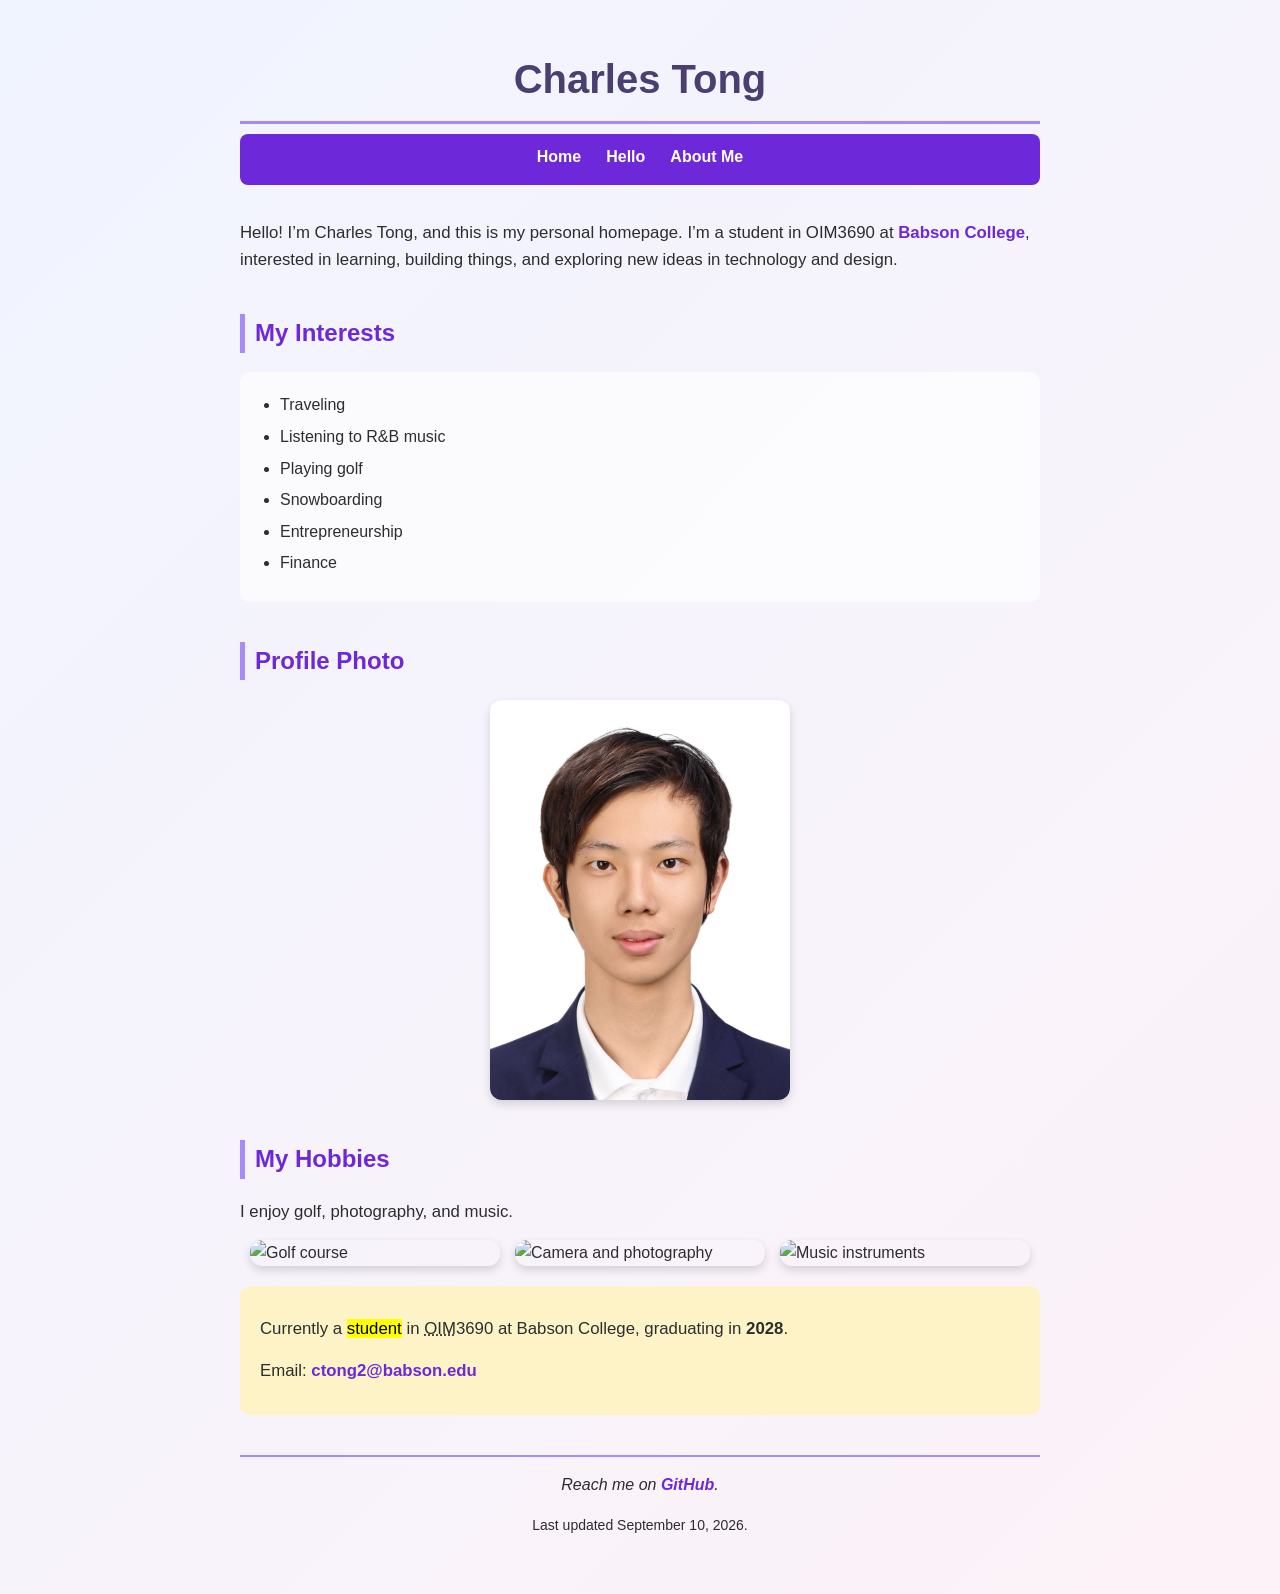
==== about-me.html @ 187a9529 "." ====
<!DOCTYPE html>
<html lang="en">
<head>
    <meta charset="UTF-8">
    <meta name="viewport" content="width=device-width, initial-scale=1.0">
    <title>About Me | Charles Tong</title>
    <link rel="stylesheet" href="css/style.css">
</head>
<body>
    <header>
        <h1>Charles Tong</h1>
        <nav>
            <ul>
                <li><a href="index.html">Home</a></li>
                <li><a href="hello.html">Hello</a></li>
                <li><a href="about-me.html">About Me</a></li>
            </ul>
        </nav>
    </header>

    <main>
        <p>Hello! I’m Charles Tong, and this is my personal homepage. I’m a student in OIM3690 at <a href="https://www.babson.edu" target="_blank" rel="noopener noreferrer">Babson College</a>, interested in learning, building things, and exploring new ideas in technology and design.</p>

        <section id="interests">
            <h2>My Interests</h2>
            <ul>
                <li>Traveling</li>
                <li>Listening to R&amp;B music</li>
                <li>Playing golf</li>
                <li>Snowboarding</li>
                <li>Entrepreneurship</li>
                <li>Finance</li>
            </ul>
        </section>

        <h2>Profile Photo</h2>
        <img class="profile-photo" src="photo/Photo%20of%20me.jpg" alt="Profile photo" width="300">

        <h2>My Hobbies</h2>
        <p>I enjoy golf, photography, and music.</p>

        <div class="gallery">
            <img src="https://images.unsplash.com/photo-1535131749006-b7f58c99034b?auto=format&fit=crop&w=800&q=80" alt="Golf course" width="250">
            <img src="https://images.unsplash.com/photo-1492691527719-9d1e07e534b4?auto=format&fit=crop&w=800&q=80" alt="Camera and photography" width="250">
            <img src="https://images.unsplash.com/photo-1511379938547-c1f69419868d?auto=format&fit=crop&w=800&q=80" alt="Music instruments" width="250">
        </div>

        <aside>
            <p>Currently a <mark>student</mark> in <abbr title="Operations and Information Management">OIM</abbr>3690 at Babson College, graduating in <strong>2028</strong>.</p>
            <p>Email: <a href="mailto:ctong2@babson.edu">ctong2@babson.edu</a></p>
        </aside>
    </main>

    <footer>
        <address>
            Reach me on <a href="https://github.com/Ctong0622">GitHub</a>.
        </address>
        <p><small>Last updated <time datetime="2026-09-10">September 10, 2026</time>.</small></p>
    </footer>
</body>
</html>
---- css/style.css ----
/* Shared stylesheet for all pages on this site */

body {
    font-family: 'Segoe UI', Arial, sans-serif;
    background: linear-gradient(135deg, rgb(240, 244, 255), rgb(253, 242, 248));
    color: rgb(45, 45, 45);
    max-width: 800px;
    margin: 0 auto;
    padding: 0 20px 40px;
    line-height: 1.6;
}

header {
    text-align: center;
    padding: 20px 0;
}

h1 {
    font-size: 2.5em;
    color: rgb(75, 63, 114);
    text-align: center;
    border-bottom: 3px solid rgb(167, 139, 250);
    padding-bottom: 10px;
    margin-bottom: 10px;
}

h2 {
    color: rgb(109, 40, 217);
    border-left: 5px solid rgb(167, 139, 250);
    padding-left: 10px;
    margin-top: 40px;
}

nav ul {
    list-style: none;
    display: flex;
    justify-content: center;
    gap: 25px;
    padding: 10px;
    margin: 0;
    background: rgb(109, 40, 217);
    border-radius: 8px;
}

nav a {
    color: rgb(255, 255, 255);
    font-weight: bold;
    text-decoration: none;
}

nav a:hover {
    text-decoration: underline;
}

ul {
    background: rgba(255, 255, 255, 0.67);
    border-radius: 10px;
    padding: 20px 40px;
}

li {
    margin-bottom: 6px;
}

p {
    margin: 15px 0;
    font-size: 1.05em;
}

img {
    border-radius: 12px;
    box-shadow: 0 4px 10px rgba(0, 0, 0, 0.15);
}

.profile-photo {
    display: block;
    margin: 0 auto;
}

.gallery {
    display: flex;
    gap: 15px;
    flex-wrap: wrap;
    justify-content: center;
}

.gallery img {
    transition: transform 0.2s ease;
}

.gallery img:hover {
    transform: scale(1.05);
}

aside {
    background: rgb(254, 243, 199);
    border-radius: 10px;
    padding: 15px 20px;
    margin-top: 20px;
}

footer {
    margin-top: 40px;
    text-align: center;
    border-top: 2px solid rgb(167, 139, 250);
    padding-top: 15px;
}

a {
    color: rgb(109, 40, 217);
    font-weight: bold;
    text-decoration: none;
}

a:hover {
    text-decoration: underline;
}
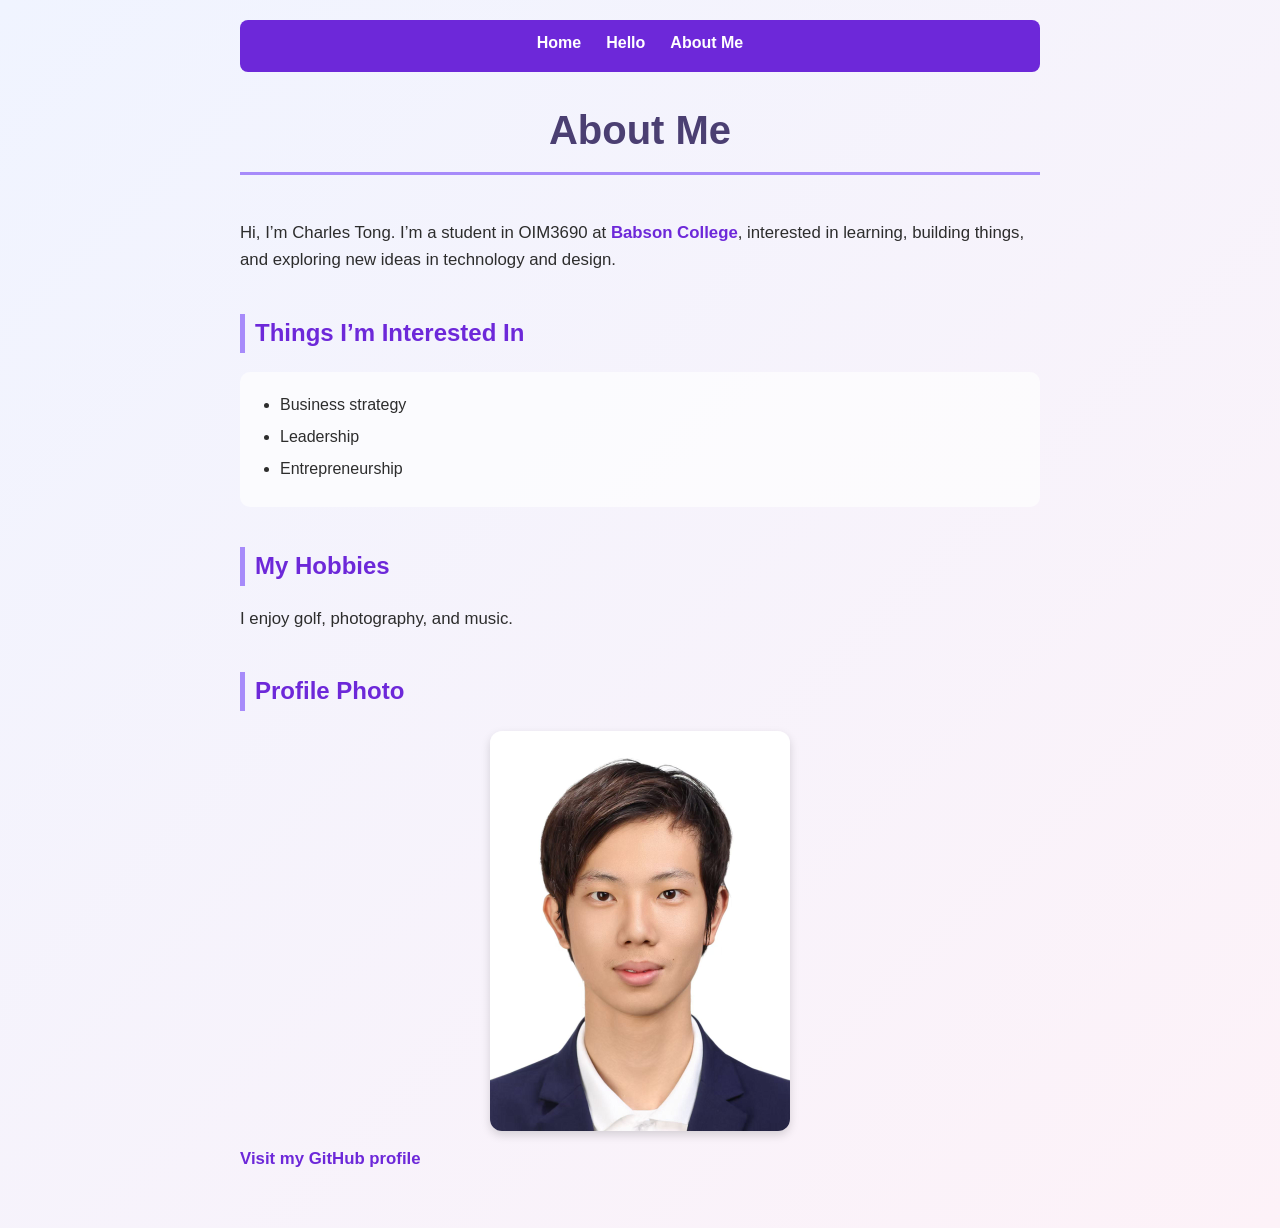
==== commit 734fd0ca: "." ====
--- a/about-me.html
+++ b/about-me.html
@@ -3,12 +3,11 @@
 <head>
     <meta charset="UTF-8">
     <meta name="viewport" content="width=device-width, initial-scale=1.0">
-    <title>About Me | Charles Tong</title>
-    <link rel="stylesheet" href="css/style.css">
+    <title>About Me | Ctong0622</title>
+    <link rel="stylesheet" href="css/styles.css">
 </head>
 <body>
     <header>
-        <h1>Charles Tong</h1>
         <nav>
             <ul>
                 <li><a href="index.html">Home</a></li>
@@ -16,46 +15,26 @@
                 <li><a href="about-me.html">About Me</a></li>
             </ul>
         </nav>
+        <h1>About Me</h1>
     </header>
 
-    <main>
-        <p>Hello! I’m Charles Tong, and this is my personal homepage. I’m a student in OIM3690 at <a href="https://www.babson.edu" target="_blank" rel="noopener noreferrer">Babson College</a>, interested in learning, building things, and exploring new ideas in technology and design.</p>
+    <p>Hi, I’m Charles Tong. I’m a student in OIM3690 at <a href="https://www.babson.edu" target="_blank" rel="noopener noreferrer">Babson College</a>, interested in learning, building things, and exploring new ideas in technology and design.</p>
 
-        <section id="interests">
-            <h2>My Interests</h2>
-            <ul>
-                <li>Traveling</li>
-                <li>Listening to R&amp;B music</li>
-                <li>Playing golf</li>
-                <li>Snowboarding</li>
-                <li>Entrepreneurship</li>
-                <li>Finance</li>
-            </ul>
-        </section>
+    <h2>Things I’m Interested In</h2>
+    <ul>
+        <li>Business strategy</li>
+        <li>Leadership</li>
+        <li>Entrepreneurship</li>
+    </ul>
 
-        <h2>Profile Photo</h2>
-        <img class="profile-photo" src="photo/Photo%20of%20me.jpg" alt="Profile photo" width="300">
+    <h2>My Hobbies</h2>
+    <p>I enjoy golf, photography, and music.</p>
 
-        <h2>My Hobbies</h2>
-        <p>I enjoy golf, photography, and music.</p>
+    <h2>Profile Photo</h2>
+    <img class="profile-photo" src="photo/Photo%20of%20me.jpg" alt="Profile photo" width="300">
 
-        <div class="gallery">
-            <img src="https://images.unsplash.com/photo-1535131749006-b7f58c99034b?auto=format&fit=crop&w=800&q=80" alt="Golf course" width="250">
-            <img src="https://images.unsplash.com/photo-1492691527719-9d1e07e534b4?auto=format&fit=crop&w=800&q=80" alt="Camera and photography" width="250">
-            <img src="https://images.unsplash.com/photo-1511379938547-c1f69419868d?auto=format&fit=crop&w=800&q=80" alt="Music instruments" width="250">
-        </div>
-
-        <aside>
-            <p>Currently a <mark>student</mark> in <abbr title="Operations and Information Management">OIM</abbr>3690 at Babson College, graduating in <strong>2028</strong>.</p>
-            <p>Email: <a href="mailto:ctong2@babson.edu">ctong2@babson.edu</a></p>
-        </aside>
-    </main>
-
-    <footer>
-        <address>
-            Reach me on <a href="https://github.com/Ctong0622">GitHub</a>.
-        </address>
-        <p><small>Last updated <time datetime="2026-09-10">September 10, 2026</time>.</small></p>
-    </footer>
+    <p>
+        <a href="https://github.com/Ctong0622">Visit my GitHub profile</a>
+    </p>
 </body>
 </html>
--- a/css/styles.css
+++ b/css/styles.css
@@ -0,0 +1,160 @@
+/* Shared stylesheet for all pages on this site */
+
+body {
+    font-family: 'Segoe UI', Arial, sans-serif;
+    background: linear-gradient(135deg, rgb(240, 244, 255), rgb(253, 242, 248));
+    color: rgb(45, 45, 45);
+    max-width: 800px;
+    margin: 0 auto;
+    padding: 0 20px 40px;
+    line-height: 1.6;
+}
+
+header {
+    text-align: center;
+    padding: 20px 0;
+}
+
+h1 {
+    font-size: 2.5em;
+    color: rgb(75, 63, 114);
+    text-align: center;
+    border-bottom: 3px solid rgb(167, 139, 250);
+    padding-bottom: 10px;
+    margin-bottom: 10px;
+}
+
+h2 {
+    color: rgb(109, 40, 217);
+    border-left: 5px solid rgb(167, 139, 250);
+    padding-left: 10px;
+    margin-top: 40px;
+}
+
+nav ul {
+    list-style: none;
+    display: flex;
+    justify-content: center;
+    gap: 25px;
+    padding: 10px;
+    margin: 0;
+    background: rgb(109, 40, 217);
+    border-radius: 8px;
+}
+
+nav a {
+    color: rgb(255, 255, 255);
+    font-weight: bold;
+    text-decoration: none;
+}
+
+nav a:hover {
+    text-decoration: underline;
+}
+
+/* Site navigation with hamburger toggle for mobile */
+.site-nav {
+    position: relative;
+}
+
+.nav-toggle {
+    display: none;
+    flex-direction: column;
+    justify-content: space-between;
+    width: 30px;
+    height: 22px;
+    background: none;
+    border: none;
+    cursor: pointer;
+    padding: 0;
+    margin: 0 auto 10px;
+}
+
+.nav-toggle span {
+    display: block;
+    height: 3px;
+    width: 100%;
+    background: rgb(109, 40, 217);
+    border-radius: 2px;
+}
+
+@media (max-width: 600px) {
+    .nav-toggle {
+        display: flex;
+    }
+
+    .site-nav #navLinks {
+        flex-direction: column;
+        align-items: center;
+        gap: 10px;
+        display: none;
+    }
+
+    .site-nav #navLinks.open {
+        display: flex;
+    }
+}
+
+ul {
+    background: rgba(255, 255, 255, 0.67);
+    border-radius: 10px;
+    padding: 20px 40px;
+}
+
+li {
+    margin-bottom: 6px;
+}
+
+p {
+    margin: 15px 0;
+    font-size: 1.05em;
+}
+
+img {
+    border-radius: 12px;
+    box-shadow: 0 4px 10px rgba(0, 0, 0, 0.15);
+}
+
+.profile-photo {
+    display: block;
+    margin: 0 auto;
+}
+
+.gallery {
+    display: flex;
+    gap: 15px;
+    flex-wrap: wrap;
+    justify-content: center;
+}
+
+.gallery img {
+    transition: transform 0.2s ease;
+}
+
+.gallery img:hover {
+    transform: scale(1.05);
+}
+
+aside {
+    background: rgb(254, 243, 199);
+    border-radius: 10px;
+    padding: 15px 20px;
+    margin-top: 20px;
+}
+
+footer {
+    margin-top: 40px;
+    text-align: center;
+    border-top: 2px solid rgb(167, 139, 250);
+    padding-top: 15px;
+}
+
+a {
+    color: rgb(109, 40, 217);
+    font-weight: bold;
+    text-decoration: none;
+}
+
+a:hover {
+    text-decoration: underline;
+}
